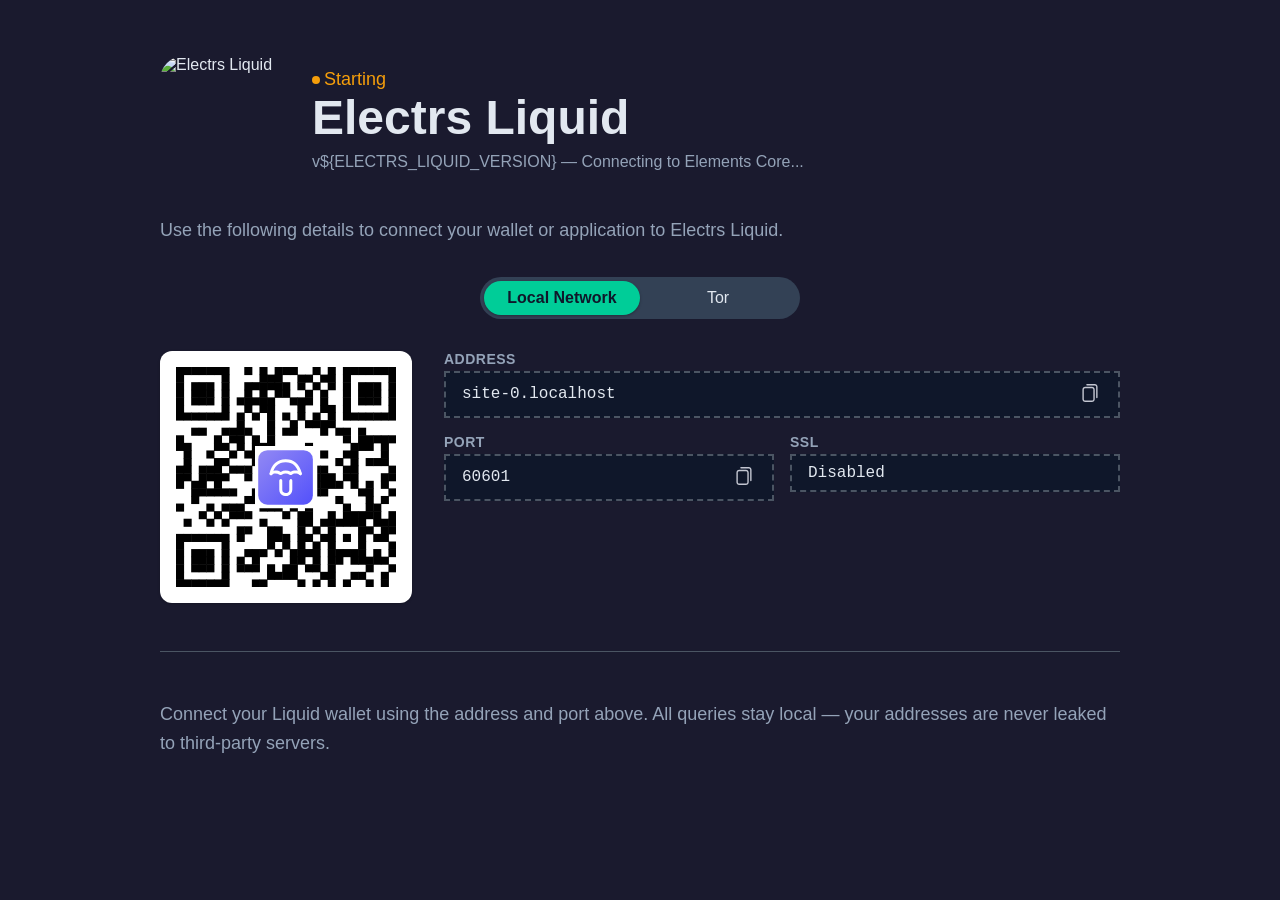
==== madutxo-liquid-electrs/web/index.html @ ab069191 "feat: add madutxo-liquid-electrs 0.7.19" ====
<!DOCTYPE html>
<html lang="en">
<head>
<meta charset="UTF-8">
<meta name="viewport" content="width=device-width, initial-scale=1.0">
<title>Electrs Liquid</title>
<link rel="icon" type="image/svg+xml" href="icon.svg?v=2">
<style>
  :root {
    --bg: #1a1a2e;
    --card: #16213e;
    --text: #e2e8f0;
    --text-muted: #94a3b8;
    --accent: #00CD98;
    --accent-dim: rgba(0,205,152,0.15);
    --border: #4b5563;
    --input-bg: #0f172a;
    --orange: #f59e0b;
  }
  * { margin: 0; padding: 0; box-sizing: border-box; }
  body {
    font-family: -apple-system, BlinkMacSystemFont, 'Segoe UI', Roboto, sans-serif;
    background: var(--bg);
    color: var(--text);
    min-height: 100vh;
  }

  /* ===== MAIN SCREEN ===== */
  .main-screen {
    display: flex;
    justify-content: center;
    padding: 3.5rem 1.5rem;
    min-height: 100vh;
  }
  .container { max-width: 960px; width: 100%; }

  /* Header — matches Electrs Bitcoin: w-32 h-32 icon, text-5xl title */
  .header {
    display: flex;
    align-items: center;
    gap: 1.5rem;
    margin-bottom: 0.5rem;
  }
  .header-icon { width: 128px; height: 128px; border-radius: 24px; }
  .header-info { flex: 1; }
  .header-top { display: flex; align-items: center; gap: 0.5rem; flex-wrap: wrap; }
  .sync-indicator {
    display: flex;
    align-items: center;
    gap: 0.25rem;
  }
  .sync-dot {
    width: 8px; height: 8px;
    border-radius: 50%;
    display: inline-block;
  }
  .sync-indicator.synced .sync-dot { background: var(--accent); }
  .sync-indicator.synced .sync-text { color: var(--accent); }
  .sync-indicator.syncing .sync-dot { background: var(--orange); }
  .sync-indicator.syncing .sync-text { color: var(--orange); }
  .sync-text { font-size: 1.125rem; }
  .app-name { font-size: 3rem; font-weight: 600; }
  .version { color: var(--text-muted); font-size: 1rem; margin-top: 0.5rem; }

  /* Description */
  .description {
    color: var(--text-muted);
    font-size: 1.125rem;
    line-height: 1.6;
    margin-top: 2rem;
    margin-bottom: 2rem;
  }

  /* Toggle — matches Electrs Bitcoin pill toggle */
  .toggle-wrapper { display: flex; justify-content: center; margin-bottom: 2rem; }
  .toggle-container {
    display: inline-flex;
    position: relative;
    max-width: 320px;
    width: 100%;
    background: #334155;
    border-radius: 9999px;
    padding: 4px;
  }
  .toggle-container button {
    width: 50%;
    padding: 0.5rem 1rem;
    border: none;
    border-radius: 9999px;
    background: transparent;
    color: var(--text);
    font-size: 1rem;
    font-weight: 500;
    cursor: pointer;
    position: relative;
    z-index: 1;
    transition: color 0.3s;
    white-space: nowrap;
  }
  .toggle-pill {
    position: absolute;
    top: 4px;
    left: 4px;
    width: calc(50% - 4px);
    height: calc(100% - 8px);
    background: var(--accent);
    border-radius: 9999px;
    transition: transform 0.5s cubic-bezier(0.4, 0, 0.2, 1);
    z-index: 0;
    box-shadow: 0 1px 3px rgba(0,0,0,0.3);
  }
  .toggle-pill.tor { transform: translateX(100%); }
  .toggle-container button.active { color: #0f172a; font-weight: 600; }

  /* Connection layout — matches Electrs Bitcoin: QR col-span-4, fields col-span-8 */
  .conn-section {
    display: grid;
    grid-template-columns: auto 1fr;
    gap: 2rem;
    align-items: start;
  }
  @media (max-width: 640px) {
    .conn-section { grid-template-columns: 1fr; justify-items: center; }
  }

  /* QR — 220px like Electrs Bitcoin */
  .qr-container {
    background: white;
    padding: 16px;
    border-radius: 12px;
    box-shadow: 0 1px 3px rgba(0,0,0,0.2);
    position: relative;
  }
  .qr-container canvas { display: block; }
  .qr-logo {
    position: absolute;
    top: 50%;
    left: 50%;
    width: 25%;
    height: 25%;
    transform: translate(-50%, -50%);
    pointer-events: none;
  }

  /* Fields — matches Electrs Bitcoin: dashed border, mono font, uppercase label */
  .fields { flex: 1; width: 100%; }
  .field { margin-bottom: 1rem; }
  .field-label {
    font-size: 0.875rem;
    font-weight: 700;
    text-transform: uppercase;
    color: var(--text-muted);
    letter-spacing: 0.5px;
    margin-bottom: 0.25rem;
  }
  .field-value {
    display: flex;
    align-items: center;
    background: var(--input-bg);
    border: 2px dashed var(--border);
    border-radius: 0;
    padding: 0.5rem 1rem;
    font-size: 1rem;
    font-family: 'SF Mono', 'Fira Code', 'Courier New', monospace;
    word-break: break-all;
    margin-top: 0.25rem;
  }
  .field-value span { flex: 1; }
  .copy-btn {
    background: none;
    border: none;
    color: #c3c6d1;
    cursor: pointer;
    padding: 3px;
    flex-shrink: 0;
    margin-left: 10px;
    transition: color 0.2s;
  }
  .copy-btn:hover { color: var(--text); }
  .copy-btn svg { width: 18px; height: 18px; }
  .copied { color: var(--accent) !important; }

  .fields-row { display: grid; grid-template-columns: 1fr 1fr; gap: 1rem; }

  /* Footer — matches Electrs Bitcoin separator */
  .footer {
    margin-top: 3rem;
    padding-top: 3rem;
    border-top: 1px solid var(--border);
    color: var(--text-muted);
    font-size: 1.125rem;
    line-height: 1.6;
  }
</style>
</head>
<body>

<div class="main-screen" id="mainScreen">
<div class="container">

  <!-- Header -->
  <div class="header">
    <img class="header-icon" src="icon.svg?v=2" alt="Electrs Liquid">
    <div class="header-info">
      <div class="sync-indicator synced" id="syncIndicator">
        <span class="sync-dot"></span>
        <span class="sync-text" id="syncText">Running</span>
      </div>
      <h1 class="app-name">Electrs Liquid</h1>
      <div class="version">v${ELECTRS_LIQUID_VERSION} <span id="blockHeight"></span></div>
    </div>
  </div>

  <!-- Description -->
  <p class="description">
    Use the following details to connect your wallet or application to Electrs Liquid.
  </p>

  <!-- Network Toggle -->
  <div class="toggle-wrapper">
    <div class="toggle-container">
      <span class="toggle-pill" id="togglePill"></span>
      <button class="active" id="btnLocal" onclick="selectNetwork('local')">Local Network</button>
      <button id="btnTor" onclick="selectNetwork('tor')">Tor</button>
    </div>
  </div>

  <!-- Connection Info -->
  <div class="conn-section">
    <div class="qr-container">
      <canvas id="qrCanvas"></canvas>
      <img class="qr-logo" src="umbrel-qr-icon.svg" alt="" id="qrLogo">
    </div>
    <div class="fields">
      <div class="field">
        <div class="field-label">Address</div>
        <div class="field-value">
          <span id="host">Loading...</span>
          <button class="copy-btn" onclick="copyField('host', this)">
            <svg viewBox="0 0 18 18" fill="none" xmlns="http://www.w3.org/2000/svg"><path d="M10.9336 18H4.21875C2.66789 18 1.40625 16.7384 1.40625 15.1875V5.66016C1.40625 4.1093 2.66789 2.84766 4.21875 2.84766H10.9336C12.4845 2.84766 13.7461 4.1093 13.7461 5.66016V15.1875C13.7461 16.7384 12.4845 18 10.9336 18ZM4.21875 4.25391C3.44339 4.25391 2.8125 4.8848 2.8125 5.66016V15.1875C2.8125 15.9629 3.44339 16.5938 4.21875 16.5938H10.9336C11.709 16.5938 12.3398 15.9629 12.3398 15.1875V5.66016C12.3398 4.8848 11.709 4.25391 10.9336 4.25391H4.21875ZM16.5586 13.4297V2.8125C16.5586 1.26164 15.297 0 13.7461 0H5.94141C5.55304 0 5.23828 0.314758 5.23828 0.703125C5.23828 1.09149 5.55304 1.40625 5.94141 1.40625H13.7461C14.5215 1.40625 15.1523 2.03714 15.1523 2.8125V13.4297C15.1523 13.8181 15.4671 14.1328 15.8555 14.1328C16.2438 14.1328 16.5586 13.8181 16.5586 13.4297Z" fill="currentColor"/></svg>
          </button>
        </div>
      </div>
      <div class="fields-row">
        <div class="field">
          <div class="field-label">Port</div>
          <div class="field-value">
            <span id="port">60601</span>
            <button class="copy-btn" onclick="copyField('port', this)">
              <svg viewBox="0 0 18 18" fill="none" xmlns="http://www.w3.org/2000/svg"><path d="M10.9336 18H4.21875C2.66789 18 1.40625 16.7384 1.40625 15.1875V5.66016C1.40625 4.1093 2.66789 2.84766 4.21875 2.84766H10.9336C12.4845 2.84766 13.7461 4.1093 13.7461 5.66016V15.1875C13.7461 16.7384 12.4845 18 10.9336 18ZM4.21875 4.25391C3.44339 4.25391 2.8125 4.8848 2.8125 5.66016V15.1875C2.8125 15.9629 3.44339 16.5938 4.21875 16.5938H10.9336C11.709 16.5938 12.3398 15.9629 12.3398 15.1875V5.66016C12.3398 4.8848 11.709 4.25391 10.9336 4.25391H4.21875ZM16.5586 13.4297V2.8125C16.5586 1.26164 15.297 0 13.7461 0H5.94141C5.55304 0 5.23828 0.314758 5.23828 0.703125C5.23828 1.09149 5.55304 1.40625 5.94141 1.40625H13.7461C14.5215 1.40625 15.1523 2.03714 15.1523 2.8125V13.4297C15.1523 13.8181 15.4671 14.1328 15.8555 14.1328C16.2438 14.1328 16.5586 13.8181 16.5586 13.4297Z" fill="currentColor"/></svg>
            </button>
          </div>
        </div>
        <div class="field">
          <div class="field-label">SSL</div>
          <div class="field-value">
            <span>Disabled</span>
          </div>
        </div>
      </div>
    </div>
  </div>

  <!-- Footer -->
  <div class="footer">
    Connect your Liquid wallet using the address and port above.
    All queries stay local &mdash; your addresses are never leaked to third-party servers.
  </div>

</div>
</div>

<script>
// Minimal QR Code generator
var QRCode=function(){function a(a){this.mode=4;this.data=a}function b(a,b){this.typeNumber=a;this.errorCorrectLevel=b;this.modules=null;this.moduleCount=0;this.dataCache=null;this.dataList=[]}a.prototype={getLength:function(){return this.data.length},write:function(a){for(var b=0;b<this.data.length;b++)a.put(this.data.charCodeAt(b),8)}};b.prototype={addData:function(b){this.dataList.push(new a(b));this.dataCache=null},getModule:function(a,b){return this.modules[a][b]},make:function(){if(this.typeNumber<1){var a=1;for(a=1;a<40;a++){var b=d.getMaxLength(a,this.errorCorrectLevel,4);if(this.dataList[0].getLength()<=b)break}this.typeNumber=a}this.makeImpl(!1,this.getBestMaskPattern())},makeImpl:function(a,b){this.moduleCount=this.typeNumber*4+17;this.modules=new Array(this.moduleCount);for(var c=0;c<this.moduleCount;c++){this.modules[c]=new Array(this.moduleCount);for(var d=0;d<this.moduleCount;d++)this.modules[c][d]=null}this.setupPositionProbePattern(0,0);this.setupPositionProbePattern(this.moduleCount-7,0);this.setupPositionProbePattern(0,this.moduleCount-7);this.setupPositionAdjustPattern();this.setupTimingPattern();this.setupTypeInfo(a,b);this.typeNumber>=7&&this.setupTypeNumber(a);this.dataCache==null&&(this.dataCache=e.createData(this.typeNumber,this.errorCorrectLevel,this.dataList));this.mapData(this.dataCache,b)},setupPositionProbePattern:function(a,b){for(var c=-1;c<=7;c++){if(a+c<=-1||this.moduleCount<=a+c)continue;for(var d=-1;d<=7;d++){if(b+d<=-1||this.moduleCount<=b+d)continue;0<=c&&c<=6&&(d==0||d==6)||0<=d&&d<=6&&(c==0||c==6)||2<=c&&c<=4&&2<=d&&d<=4?this.modules[a+c][b+d]=!0:this.modules[a+c][b+d]=!1}}},getBestMaskPattern:function(){var a=0,b=0;for(var c=0;c<8;c++){this.makeImpl(!0,c);var d=this.getLostPoint();if(c==0||a>d)a=d,b=c}return b},setupTimingPattern:function(){for(var a=8;a<this.moduleCount-8;a++){if(this.modules[a][6]!=null)continue;this.modules[a][6]=a%2==0}for(var a=8;a<this.moduleCount-8;a++){if(this.modules[6][a]!=null)continue;this.modules[6][a]=a%2==0}},setupPositionAdjustPattern:function(){var a=this.getPatternPosition();for(var b=0;b<a.length;b++)for(var c=0;c<a.length;c++){var d=a[b],e=a[c];if(this.modules[d][e]!=null)continue;for(var f=-2;f<=2;f++)for(var g=-2;g<=2;g++)f==-2||f==2||g==-2||g==2||f==0&&g==0?this.modules[d+f][e+g]=!0:this.modules[d+f][e+g]=!1}},getPatternPosition:function(){return c[this.typeNumber-1]},setupTypeNumber:function(a){var b=d.getBCHTypeNumber(this.typeNumber);for(var c=0;c<18;c++){var e=!a&&(b>>c&1)==1;this.modules[Math.floor(c/3)][c%3+this.moduleCount-8-3]=e}for(var c=0;c<18;c++){var e=!a&&(b>>c&1)==1;this.modules[c%3+this.moduleCount-8-3][Math.floor(c/3)]=e}},setupTypeInfo:function(a,b){var c=this.errorCorrectLevel<<3|b,e=d.getBCHTypeInfo(c);for(var f=0;f<15;f++){var g=!a&&(e>>f&1)==1;f<6?this.modules[f][8]=g:f<8?this.modules[f+1][8]=g:this.modules[this.moduleCount-15+f][8]=g}for(var f=0;f<15;f++){var g=!a&&(e>>f&1)==1;f<8?this.modules[8][this.moduleCount-f-1]=g:f<9?this.modules[8][15-f-1+1]=g:this.modules[8][15-f-1]=g}this.modules[this.moduleCount-8][8]=!a},mapData:function(a,b){var c=-1,e=this.moduleCount-1,f=7,g=0;for(var h=this.moduleCount-1;h>0;h-=2){h==6&&h--;for(;;){for(var i=0;i<2;i++){if(this.modules[e][h-i]==null){var j=!1;g<a.length&&(j=(a[g]>>>f&1)==1);d.getMask(b,e,h-i)&&(j=!j);this.modules[e][h-i]=j;f--;f==-1&&(g++,f=7)}}e+=c;if(e<0||this.moduleCount<=e){e-=c;c=-c;break}}}},getLostPoint:function(){var a=this.moduleCount,b=0;for(var c=0;c<a;c++)for(var d=0;d<a;d++){var e=0,f=this.modules[c][d];for(var g=-1;g<=1;g++){if(c+g<0||a<=c+g)continue;for(var h=-1;h<=1;h++){if(d+h<0||a<=d+h||g==0&&h==0)continue;this.modules[c+g][d+h]==f&&e++}}e>5&&(b+=3+e-5)}for(var c=0;c<a-1;c++)for(var d=0;d<a-1;d++){var i=0;this.modules[c][d]&&i++;this.modules[c+1][d]&&i++;this.modules[c][d+1]&&i++;this.modules[c+1][d+1]&&i++;if(i==0||i==4)b+=3}for(var c=0;c<a;c++)for(var d=0;d<a-6;d++)this.modules[c][d]&&!this.modules[c][d+1]&&this.modules[c][d+2]&&this.modules[c][d+3]&&this.modules[c][d+4]&&!this.modules[c][d+5]&&this.modules[c][d+6]&&(b+=40);for(var d=0;d<a;d++)for(var c=0;c<a-6;c++)this.modules[c][d]&&!this.modules[c+1][d]&&this.modules[c+2][d]&&this.modules[c+3][d]&&this.modules[c+4][d]&&!this.modules[c+5][d]&&this.modules[c+6][d]&&(b+=40);var j=0;for(var d=0;d<a;d++)for(var c=0;c<a;c++)this.modules[c][d]&&j++;return b+Math.abs(100*j/a/a-50)/5*10}};var c=[[],[6,18],[6,22],[6,26],[6,30],[6,34],[6,22,38],[6,24,42],[6,26,46],[6,28,50],[6,30,54],[6,32,58],[6,34,62],[6,26,46,66],[6,26,48,70],[6,26,50,74],[6,30,54,78],[6,30,56,82],[6,30,58,86],[6,34,62,90],[6,28,50,72,94],[6,26,50,74,98],[6,30,54,78,102],[6,28,54,80,106],[6,32,58,84,110],[6,30,58,86,114],[6,34,62,90,118],[6,26,50,74,98,122],[6,30,54,78,102,126],[6,26,52,78,104,130],[6,30,56,82,108,134],[6,34,60,86,112,138],[6,30,58,86,114,142],[6,34,62,90,118,146],[6,30,54,78,102,126,150],[6,24,50,76,102,128,154],[6,28,54,80,106,132,158],[6,32,58,84,110,136,162],[6,26,54,82,110,138,166],[6,30,58,86,114,142,170]],d={PATTERN_POSITION_TABLE:c,G15:1335,G18:7973,G15_MASK:21522,getBCHTypeInfo:function(a){var b=a<<10;while(this.getBCHDigit(b)-this.getBCHDigit(this.G15)>=0)b^=this.G15<<this.getBCHDigit(b)-this.getBCHDigit(this.G15);return(a<<10|b)^this.G15_MASK},getBCHTypeNumber:function(a){var b=a<<12;while(this.getBCHDigit(b)-this.getBCHDigit(this.G18)>=0)b^=this.G18<<this.getBCHDigit(b)-this.getBCHDigit(this.G18);return a<<12|b},getBCHDigit:function(a){var b=0;while(a!=0)b++,a>>>=1;return b},getMask:function(a,b,c){switch(a){case 0:return(b+c)%2==0;case 1:return b%2==0;case 2:return c%3==0;case 3:return(b+c)%3==0;case 4:return(Math.floor(b/2)+Math.floor(c/3))%2==0;case 5:return b*c%2+b*c%3==0;case 6:return(b*c%2+b*c%3)%2==0;case 7:return(b*c%3+(b+c)%2)%2==0;default:throw"bad maskPattern:"+a}},getMaxLength:function(a,b,c){var d=a*4+17,e=0,f=d*d;return c==4?[17,14,11,7,32,26,20,14,53,42,32,24,78,62,46,34,106,84,60,44,134,106,74,58,154,122,86,64,192,152,108,84,230,180,130,98,271,213,151,119,321,251,177,137,367,287,203,155,425,331,241,177,458,362,258,194,520,412,292,220,586,450,322,250,644,504,364,280,718,560,394,310,792,624,442,338,858,666,482,382,929,711,509,403,1003,779,565,439,1091,857,611,461,1171,911,661,511,1273,997,715,535,1367,1059,751,593,1465,1125,805,625,1528,1190,868,658,1628,1264,908,698,1732,1370,982,742,1840,1452,1030,790,1952,1538,1112,842,2068,1628,1168,898,2188,1722,1228,958,2303,1809,1283,983,2431,1911,1351,1051,2563,1989,1423,1093,2699,2099,1499,1139,2809,2213,1579,1219,2953,2331,1663,1273][4*(a-1)+(b==1?0:b==0?1:b==3?2:3)]:0}},e={glog:function(a){if(a<1)throw"glog("+a+")";return e.LOG_TABLE[a]},gexp:function(a){while(a<0)a+=255;while(a>=256)a-=255;return e.EXP_TABLE[a]},EXP_TABLE:new Array(256),LOG_TABLE:new Array(256),RS_BLOCK_TABLE:[[1,26,19],[1,26,16],[1,26,13],[1,26,9],[1,44,34],[1,44,28],[1,44,22],[1,44,16],[1,70,55],[1,70,44],[2,35,17],[2,35,13],[1,100,80],[2,50,32],[2,50,24],[4,25,9],[1,134,108],[2,67,43],[2,33,15,2,34,16],[2,33,11,2,34,12],[2,86,68],[4,43,27],[4,43,19],[4,43,15],[2,98,78],[4,49,31],[2,32,14,4,33,15],[4,39,13,1,40,14],[2,121,97],[2,60,38,2,61,39],[4,40,18,2,41,19],[4,40,14,2,41,15],[2,146,116],[3,58,36,2,59,37],[4,36,16,4,37,17],[4,36,12,4,37,13],[2,86,68,2,87,69],[4,69,43,1,70,44],[6,43,19,2,44,20],[6,43,15,2,44,16],[4,101,81],[1,80,50,4,81,51],[4,50,22,4,51,23],[3,36,12,8,37,13],[2,116,92,2,117,93],[6,58,36,2,59,37],[4,46,20,6,47,21],[7,42,14,4,43,15],[4,133,107],[8,59,37,1,60,38],[8,44,20,4,45,21],[12,33,11,4,34,12],[3,145,115,1,146,116],[4,64,40,5,65,41],[11,36,16,5,37,17],[11,36,12,5,37,13],[5,109,87,1,110,88],[5,65,41,5,66,42],[5,54,24,7,55,25],[11,36,12],[5,122,98,1,123,99],[7,73,45,3,74,46],[15,43,19,2,44,20],[3,45,15,13,46,16],[1,135,107,5,136,108],[10,74,46,1,75,47],[1,50,22,15,51,23],[2,42,14,17,43,15],[5,150,120,1,151,121],[9,69,43,4,70,44],[17,50,22,1,51,23],[2,42,14,19,43,15],[3,141,113,4,142,114],[3,70,44,11,71,45],[17,47,21,4,48,22],[9,39,13,16,40,14],[3,135,107,5,136,108],[3,67,41,13,68,42],[15,54,24,5,55,25],[15,43,15,10,44,16],[4,144,116,4,145,117],[17,68,42],[17,50,22,6,51,23],[19,46,16,6,47,17],[2,139,111,7,140,112],[17,74,46],[7,54,24,16,55,25],[34,37,13],[4,151,121,5,152,122],[4,75,47,14,76,48],[11,54,24,14,55,25],[16,45,15,14,46,16],[6,147,117,4,148,118],[6,73,45,14,74,46],[11,54,24,16,55,25],[30,46,16,2,47,17],[8,132,106,4,133,107],[8,75,47,13,76,48],[7,54,24,22,55,25],[22,45,15,13,46,16],[10,142,114,2,143,115],[19,74,46,4,75,47],[28,50,22,6,51,23],[33,46,16,4,47,17],[8,152,122,4,153,123],[22,73,45,3,74,46],[8,53,23,26,54,24],[12,45,15,28,46,16],[3,147,117,10,148,118],[3,73,45,23,74,46],[4,54,24,31,55,25],[11,45,15,31,46,16],[7,146,116,7,147,117],[21,73,45,7,74,46],[1,53,23,37,54,24],[19,45,15,26,46,16],[5,145,115,10,146,116],[19,75,47,10,76,48],[15,54,24,25,55,25],[23,45,15,25,46,16],[13,145,115,3,146,116],[2,74,46,29,75,47],[42,54,24,1,55,25],[23,45,15,28,46,16],[17,145,115],[10,74,46,23,75,47],[10,54,24,35,55,25],[19,45,15,35,46,16],[17,145,115,1,146,116],[14,74,46,21,75,47],[29,54,24,19,55,25],[11,45,15,46,46,16],[13,145,115,6,146,116],[14,74,46,23,75,47],[44,54,24,7,55,25],[59,46,16,1,47,17],[12,151,121,7,152,122],[12,75,47,26,76,48],[39,54,24,14,55,25],[22,45,15,41,46,16],[6,151,121,14,152,122],[6,75,47,34,76,48],[46,54,24,10,55,25],[2,45,15,64,46,16],[17,152,122,4,153,123],[29,74,46,14,75,47],[49,54,24,10,55,25],[24,45,15,46,46,16],[4,152,122,18,153,123],[13,74,46,32,75,47],[48,54,24,14,55,25],[42,45,15,32,46,16],[20,147,117,4,148,118],[40,75,47,7,76,48],[43,54,24,22,55,25],[10,45,15,67,46,16],[19,148,118,6,149,119],[18,75,47,31,76,48],[34,54,24,34,55,25],[20,45,15,61,46,16]],getRSBlocks:function(a,b){var c=e.RS_BLOCK_TABLE[4*(a-1)+(b==1?0:b==0?1:b==3?2:3)];var d=c.length/3,f=[];for(var g=0;g<d;g++)for(var h=c[g*3],i=c[g*3+1],j=c[g*3+2],k=0;k<h;k++)f.push({totalCount:i,dataCount:j});return f},createData:function(a,b,c){var d=e.getRSBlocks(a,b),g=new f;for(var h=0;h<c.length;h++){var i=c[h];g.put(i.mode,4);g.put(i.getLength(),8);i.write(g)}var j=0;for(h=0;h<d.length;h++)j+=d[h].dataCount;if(g.getLengthInBits()>j*8)throw"code length overflow";g.getLengthInBits()+4<=j*8&&g.put(0,4);while(g.getLengthInBits()%8!=0)g.putBit(!1);while(1){if(g.getLengthInBits()>=j*8)break;g.put(236,8);if(g.getLengthInBits()>=j*8)break;g.put(17,8)}return e.createBytes(g,d)},createBytes:function(a,b){var c=0,d=0,f=0,g=new Array(b.length),h=new Array(b.length),i=0;for(var j=0;j<b.length;j++){var k=b[j].dataCount,l=b[j].totalCount-k;d=Math.max(d,k);f=Math.max(f,l);g[j]=new Array(k);for(var m=0;m<g[j].length;m++)g[j][m]=255&a.buffer[m+c];c+=k;var n=e.getErrorCorrectPolynomial(l),o=new Polynomial(g[j],n.getLength()-1),p=o.mod(n);h[j]=new Array(n.getLength()-1);for(var m=0;m<h[j].length;m++){var q=m+p.getLength()-h[j].length;h[j][m]=q>=0?p.get(q):0}}var r=0;for(var m=0;m<b.length;m++)r+=b[m].totalCount;var s=new Array(r),t=0;for(var m=0;m<d;m++)for(var j=0;j<b.length;j++)m<g[j].length&&(s[t++]=g[j][m]);for(var m=0;m<f;m++)for(var j=0;j<b.length;j++)m<h[j].length&&(s[t++]=h[j][m]);return s},getErrorCorrectPolynomial:function(a){var b=new Polynomial([1],0);for(var c=0;c<a;c++)b=b.multiply(new Polynomial([1,e.gexp(c)],0));return b}};for(var i=0;i<8;i++)e.EXP_TABLE[i]=1<<i;for(var i=8;i<256;i++)e.EXP_TABLE[i]=e.EXP_TABLE[i-4]^e.EXP_TABLE[i-5]^e.EXP_TABLE[i-6]^e.EXP_TABLE[i-8];for(var i=0;i<255;i++)e.LOG_TABLE[e.EXP_TABLE[i]]=i;function Polynomial(a,b){if(a.length==undefined)throw a.length+"/"+b;var c=0;while(c<a.length&&a[c]==0)c++;this.num=new Array(a.length-c+b);for(var d=0;d<a.length-c;d++)this.num[d]=a[d+c]}Polynomial.prototype={get:function(a){return this.num[a]},getLength:function(){return this.num.length},multiply:function(a){var b=new Array(this.getLength()+a.getLength()-1);for(var c=0;c<this.getLength();c++)for(var d=0;d<a.getLength();d++)b[c+d]^=e.gexp(e.glog(this.get(c))+e.glog(a.get(d)));return new Polynomial(b,0)},mod:function(a){if(this.getLength()-a.getLength()<0)return this;var b=e.glog(this.get(0))-e.glog(a.get(0)),c=new Array(this.getLength());for(var d=0;d<this.getLength();d++)c[d]=this.get(d);for(var d=0;d<a.getLength();d++)c[d]^=e.gexp(e.glog(a.get(d))+b);return new Polynomial(c,0).mod(a)}};function f(){this.buffer=[];this.length=0}f.prototype={get:function(a){return this.buffer[Math.floor(a/8)]>>>7-a%8&1},put:function(a,b){for(var c=0;c<b;c++)this.putBit(a>>>b-c-1&1)},getLengthInBits:function(){return this.length},putBit:function(a){var b=Math.floor(this.length/8);this.buffer.length<=b&&this.buffer.push(0);a&&(this.buffer[b]|=128>>>this.length%8);this.length++}};return b}();

var PORT = '60601';
var currentNetwork = 'local';
var localAddr = window.location.hostname;
var torAddr = '${ELECTRS_TOR_ADDRESS}';

function generateQR(text) {
  // Use error correction level H (30%) to allow logo overlay
  var qr = new QRCode(0, 2);
  qr.addData(text);
  qr.make();
  var canvas = document.getElementById('qrCanvas');
  var size = 220;
  var cellSize = size / qr.moduleCount;
  canvas.width = size;
  canvas.height = size;
  var ctx = canvas.getContext('2d');
  ctx.fillStyle = '#ffffff';
  ctx.fillRect(0, 0, size, size);
  ctx.fillStyle = '#000000';
  for (var r = 0; r < qr.moduleCount; r++)
    for (var c = 0; c < qr.moduleCount; c++)
      if (qr.getModule(r, c))
        ctx.fillRect(c * cellSize, r * cellSize, cellSize + 0.5, cellSize + 0.5);
  // Clear center area for logo (25% of QR)
  var logoSize = size * 0.25;
  var logoOffset = (size - logoSize) / 2;
  ctx.fillStyle = '#ffffff';
  ctx.fillRect(logoOffset - 2, logoOffset - 2, logoSize + 4, logoSize + 4);
}

function updateDisplay() {
  var addr = currentNetwork === 'local' ? localAddr : torAddr;
  if (!addr) addr = 'Loading...';
  document.getElementById('host').textContent = addr;
  generateQR(addr + ':' + PORT);
}

function selectNetwork(network) {
  currentNetwork = network;
  document.getElementById('btnLocal').className = network === 'local' ? 'active' : '';
  document.getElementById('btnTor').className = network === 'tor' ? 'active' : '';
  document.getElementById('togglePill').className = 'toggle-pill' + (network === 'tor' ? ' tor' : '');
  updateDisplay();
}

function copyField(id, btn) {
  var text = document.getElementById(id).textContent;
  if (navigator.clipboard && window.isSecureContext) {
    navigator.clipboard.writeText(text);
  } else {
    var ta = document.createElement('textarea');
    ta.value = text;
    ta.style.position = 'fixed';
    ta.style.left = '-9999px';
    document.body.appendChild(ta);
    ta.select();
    document.execCommand('copy');
    document.body.removeChild(ta);
  }
  btn.classList.add('copied');
  setTimeout(function() { btn.classList.remove('copied'); }, 1500);
}

function updateSyncStatus(height) {
  document.getElementById('blockHeight').textContent = '— Block ' + height.toLocaleString();
  document.getElementById('syncIndicator').className = 'sync-indicator synced';
  document.getElementById('syncText').textContent = 'Running';
}

// torAddr is injected by envsubst at container startup
// Clean it in case envsubst didn't run (local dev)
if (torAddr.indexOf('.onion') === -1) torAddr = '';

// Initialize display immediately
updateDisplay();

// Status check — distinguish Elements not synced vs Electrs indexing
var lastHeight = 0;
var checkCount = 0;
function checkStatus() {
  fetch('/api/blocks/tip/height').then(function(r) {
    if (!r.ok) throw new Error(r.status);
    return r.text();
  }).then(function(height) {
    var h = parseInt(height.trim(), 10);
    if (h > 0) {
      checkCount++;
      if (lastHeight === 0) {
        // First response — don't show Syncing yet, wait for second check
        lastHeight = h;
      } else if (h > lastHeight + 10) {
        // Height jumping fast — definitely syncing
        document.getElementById('syncIndicator').className = 'sync-indicator syncing';
        document.getElementById('syncText').textContent = 'Syncing';
        document.getElementById('blockHeight').textContent = '— Indexing Liquid blockchain... Block ' + h.toLocaleString();
        lastHeight = h;
      } else {
        // Height stable or moving slowly (1-2 new blocks) — synced
        updateSyncStatus(h);
        lastHeight = h;
      }
    }
  }).catch(function() {
    // Electrs not responding yet — starting up or Elements not ready
    document.getElementById('syncIndicator').className = 'sync-indicator syncing';
    document.getElementById('syncText').textContent = 'Starting';
    document.getElementById('blockHeight').textContent = '— Connecting to Elements Core...';
  });
}

// First check immediately, quick recheck at 2s for fast sync detection, then every 15s
checkStatus();
setTimeout(function() {
  checkStatus();
  setInterval(checkStatus, 15000);
}, 2000);
</script>
</body>
</html>
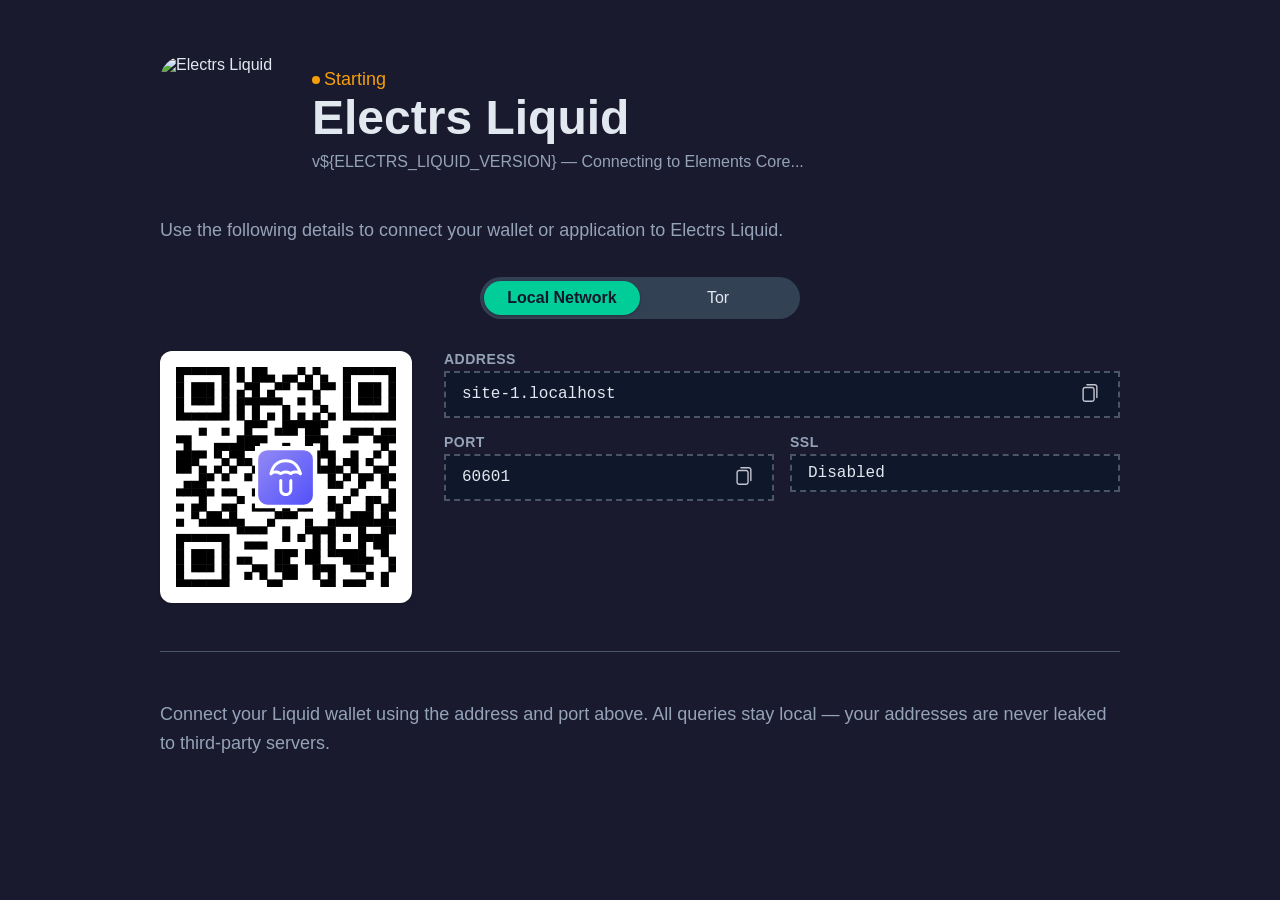
==== commit 8131fe87: "madutxo-liquid-electrs 0.7.21: fix web Tor loading + copy feedback - web: Tor onion showed Loading f" ====
--- a/madutxo-liquid-electrs/web/index.html
+++ b/madutxo-liquid-electrs/web/index.html
@@ -278,6 +278,22 @@
 var currentNetwork = 'local';
 var localAddr = window.location.hostname;
 var torAddr = '${ELECTRS_TOR_ADDRESS}';
+// Fallback: fetch live hostname (web mounts ${TOR_DATA_DIR}:/tor:ro and nginx serves /tor-address)
+function fetchTorAddress() {
+  fetch('/tor-address', {cache: 'no-store'}).then(function(r){
+    if (!r.ok) return;
+    return r.text();
+  }).then(function(t){
+    if (t) {
+      t = t.trim();
+      if (t.indexOf('.onion') !== -1 && t !== torAddr) {
+        torAddr = t;
+        if (currentNetwork === 'tor') updateDisplay();
+      }
+    }
+  }).catch(function(){});
+}
+if (torAddr.indexOf('.onion') !== -1) fetchTorAddress();
 
 function generateQR(text) {
   // Use error correction level H (30%) to allow logo overlay
@@ -316,25 +332,30 @@
   document.getElementById('btnLocal').className = network === 'local' ? 'active' : '';
   document.getElementById('btnTor').className = network === 'tor' ? 'active' : '';
   document.getElementById('togglePill').className = 'toggle-pill' + (network === 'tor' ? ' tor' : '');
+  if (network === 'tor' && torAddr.indexOf('.onion') === -1) fetchTorAddress();
   updateDisplay();
 }
 
 function copyField(id, btn) {
   var text = document.getElementById(id).textContent;
+  if (text === 'Loading...' || !text) return;
+  var origHTML = btn.innerHTML;
+  var done = function(){
+    btn.innerHTML = '<span style="font-size:0.875rem;font-weight:600;">Copied</span>';
+    btn.classList.add('copied');
+    setTimeout(function(){ btn.innerHTML = origHTML; btn.classList.remove('copied'); }, 1500);
+  };
   if (navigator.clipboard && window.isSecureContext) {
-    navigator.clipboard.writeText(text);
+    navigator.clipboard.writeText(text).then(done, function(){
+      var ta = document.createElement('textarea');
+      ta.value = text; ta.style.position='fixed'; ta.style.left='-9999px';
+      document.body.appendChild(ta); ta.select(); document.execCommand('copy'); document.body.removeChild(ta); done();
+    });
   } else {
     var ta = document.createElement('textarea');
-    ta.value = text;
-    ta.style.position = 'fixed';
-    ta.style.left = '-9999px';
-    document.body.appendChild(ta);
-    ta.select();
-    document.execCommand('copy');
-    document.body.removeChild(ta);
-  }
-  btn.classList.add('copied');
-  setTimeout(function() { btn.classList.remove('copied'); }, 1500);
+    ta.value = text; ta.style.position='fixed'; ta.style.left='-9999px';
+    document.body.appendChild(ta); ta.select(); document.execCommand('copy'); document.body.removeChild(ta); done();
+  }
 }
 
 function updateSyncStatus(height) {
@@ -343,9 +364,14 @@
   document.getElementById('syncText').textContent = 'Running';
 }
 
-// torAddr is injected by envsubst at container startup
-// Clean it in case envsubst didn't run (local dev)
+// Clean baked addr in case envsubst didn't run (local dev)
 if (torAddr.indexOf('.onion') === -1) torAddr = '';
+
+// Poll tor hostname until it appears (tor bootstraps after web starts, ~2min)
+var torPoll = setInterval(function(){
+  if (torAddr.indexOf('.onion') !== -1) { clearInterval(torPoll); return; }
+  fetchTorAddress();
+}, 5000);
 
 // Initialize display immediately
 updateDisplay();
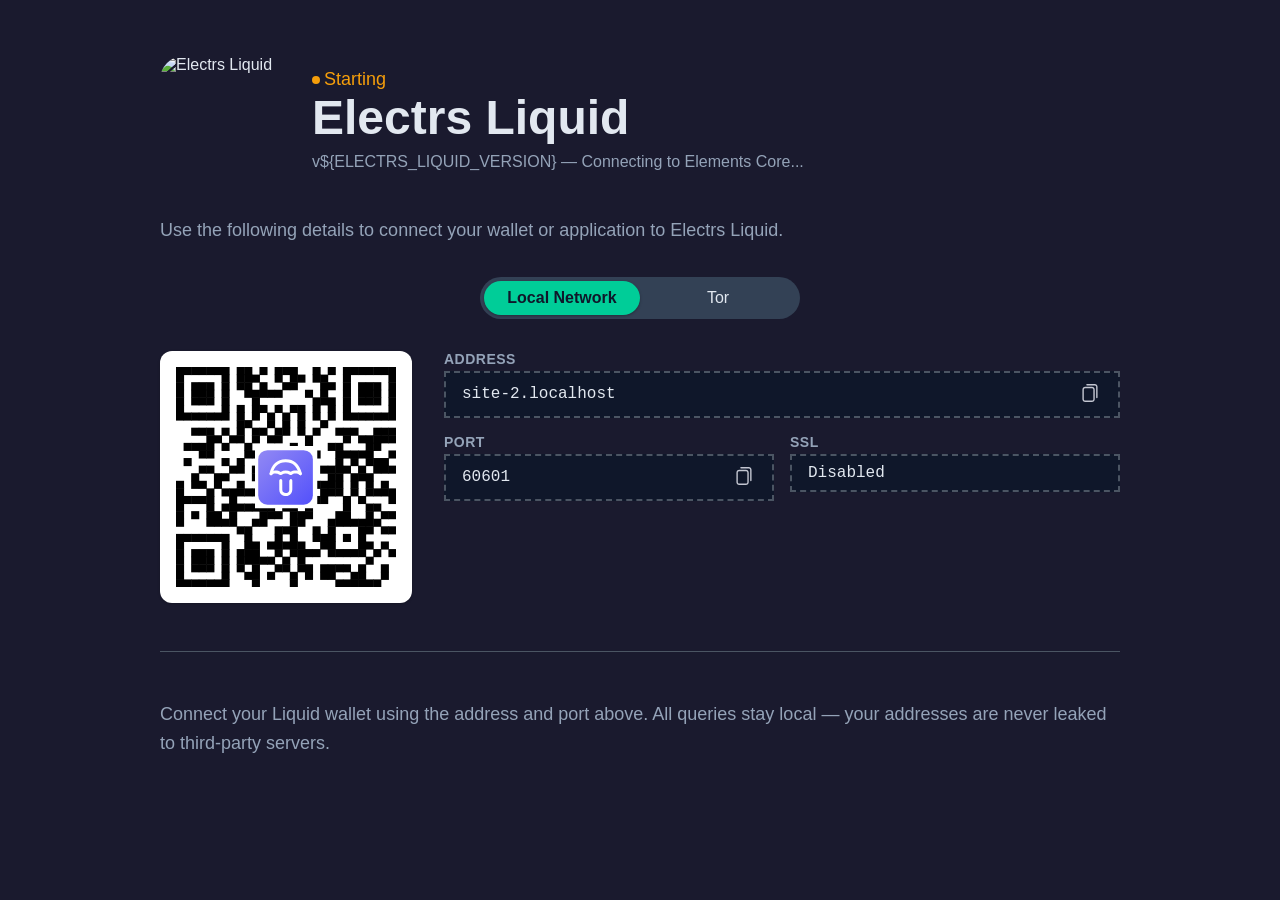
==== commit 8da78f80: "madutxo-liquid-electrs 0.7.25: security hardening and stability improvements Update recommended." ====
--- a/madutxo-liquid-electrs/web/index.html
+++ b/madutxo-liquid-electrs/web/index.html
@@ -277,8 +277,8 @@
 var PORT = '60601';
 var currentNetwork = 'local';
 var localAddr = window.location.hostname;
-var torAddr = '${ELECTRS_TOR_ADDRESS}';
-// Fallback: fetch live hostname (web mounts ${TOR_DATA_DIR}:/tor:ro and nginx serves /tor-address)
+var torAddr = '';
+// Fetch live hostname (web mounts ${TOR_DATA_DIR}/app-madutxo-liquid-electrs:/tor:ro, nginx /tor-address, no envsubst interpolation — SEC-005 fix)
 function fetchTorAddress() {
   fetch('/tor-address', {cache: 'no-store'}).then(function(r){
     if (!r.ok) return;
@@ -293,7 +293,7 @@
     }
   }).catch(function(){});
 }
-if (torAddr.indexOf('.onion') !== -1) fetchTorAddress();
+fetchTorAddress();
 
 function generateQR(text) {
   // Use error correction level H (30%) to allow logo overlay
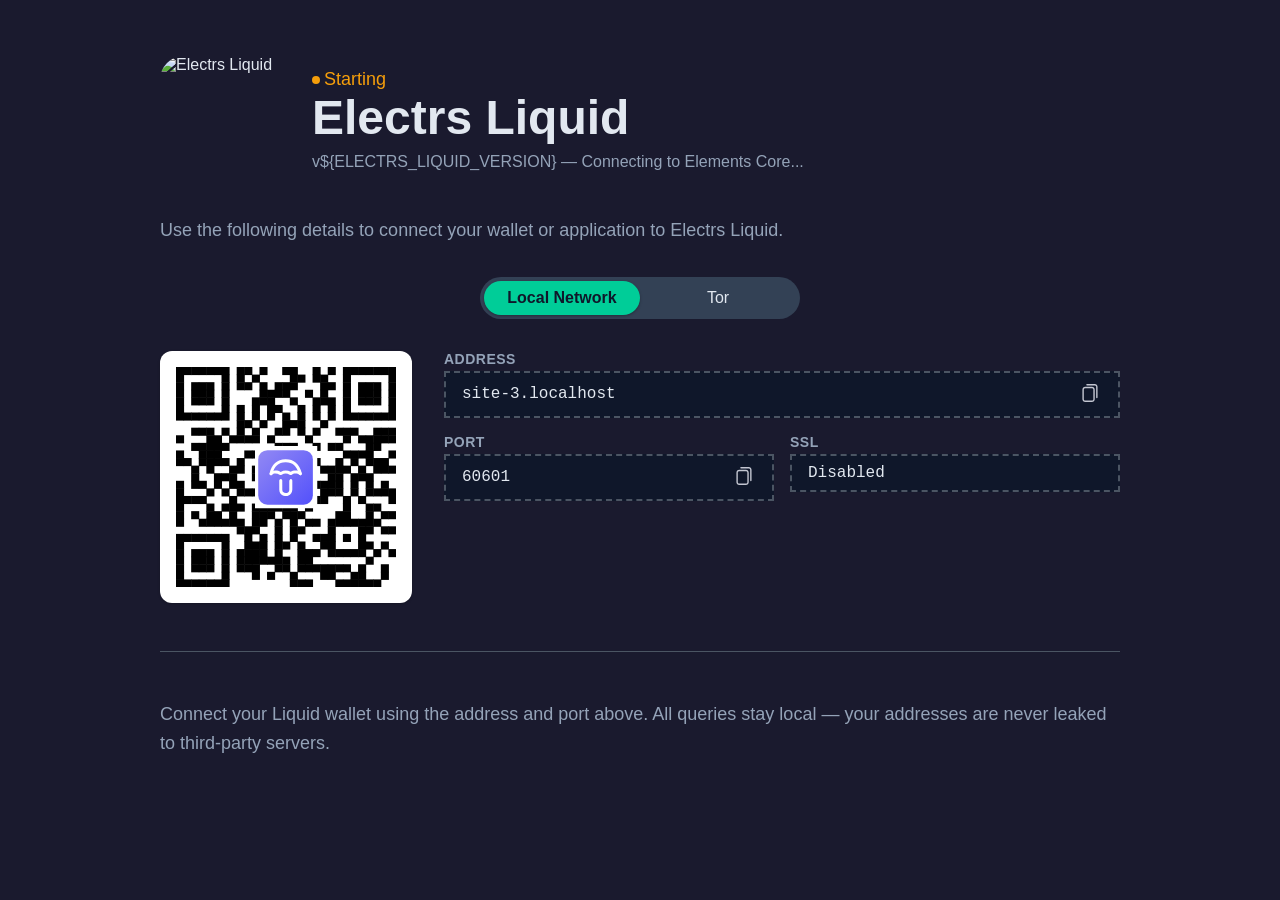
==== commit 64aad06f: "madutxo-liquid-electrs 0.7.32: fix web Loading... (localAddr empty) - web/index.html localAddr windo" ====
--- a/madutxo-liquid-electrs/web/index.html
+++ b/madutxo-liquid-electrs/web/index.html
@@ -276,7 +276,8 @@
 
 var PORT = '60601';
 var currentNetwork = 'local';
-var localAddr = window.location.hostname;
+var localAddr = window.location.hostname || window.location.host.split(':')[0] || 'umbrel.local';
+if (!localAddr || localAddr === 'localhost') localAddr = 'umbrel.local';
 var torAddr = '';
 // Fetch live hostname (web mounts ${TOR_DATA_DIR}/app-madutxo-liquid-electrs:/tor:ro, nginx /tor-address, no envsubst interpolation — SEC-005 fix)
 function fetchTorAddress() {
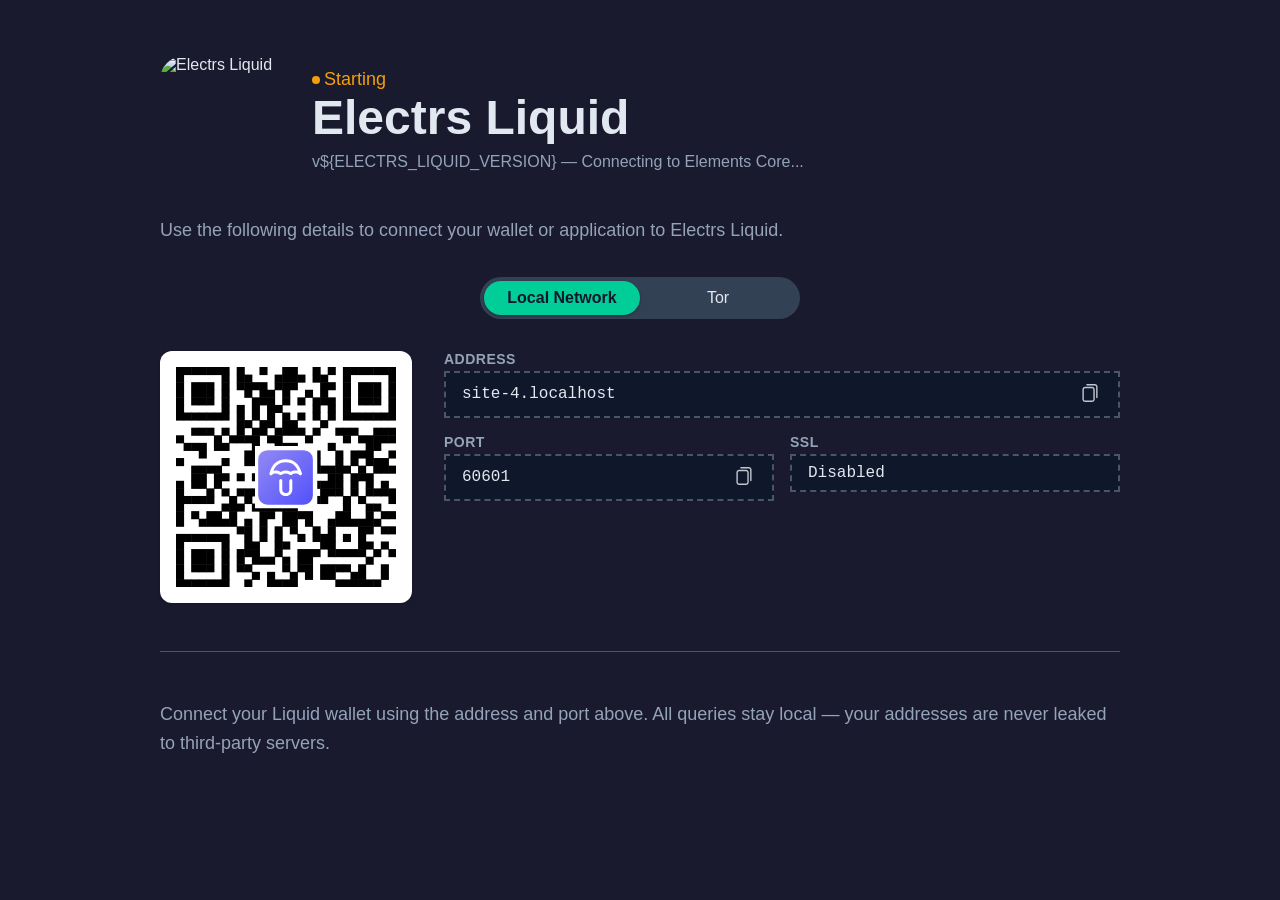
==== commit f935a4f2: "madutxo-liquid-electrs 0.7.33: fix web Tor Loading... (fetch via app_proxy blocked) - web 0.7.32 fet" ====
--- a/madutxo-liquid-electrs/web/index.html
+++ b/madutxo-liquid-electrs/web/index.html
@@ -278,8 +278,9 @@
 var currentNetwork = 'local';
 var localAddr = window.location.hostname || window.location.host.split(':')[0] || 'umbrel.local';
 if (!localAddr || localAddr === 'localhost') localAddr = 'umbrel.local';
-var torAddr = '';
-// Fetch live hostname (web mounts ${TOR_DATA_DIR}/app-madutxo-liquid-electrs:/tor:ro, nginx /tor-address, no envsubst interpolation — SEC-005 fix)
+var torAddr = '${ELECTRS_TOR_ADDRESS}';
+torAddr = torAddr.replace(/[^a-zA-Z0-9.-]/g, '').substring(0, 62);
+// Fetch live hostname (defense-in-depth) + fetch fallback (web mounts ${TOR_DATA_DIR}/app-madutxo-liquid-electrs:/tor:ro, nginx /tor-address, no envsubst interpolation — SEC-005 fix)
 function fetchTorAddress() {
   fetch('/tor-address', {cache: 'no-store'}).then(function(r){
     if (!r.ok) return;
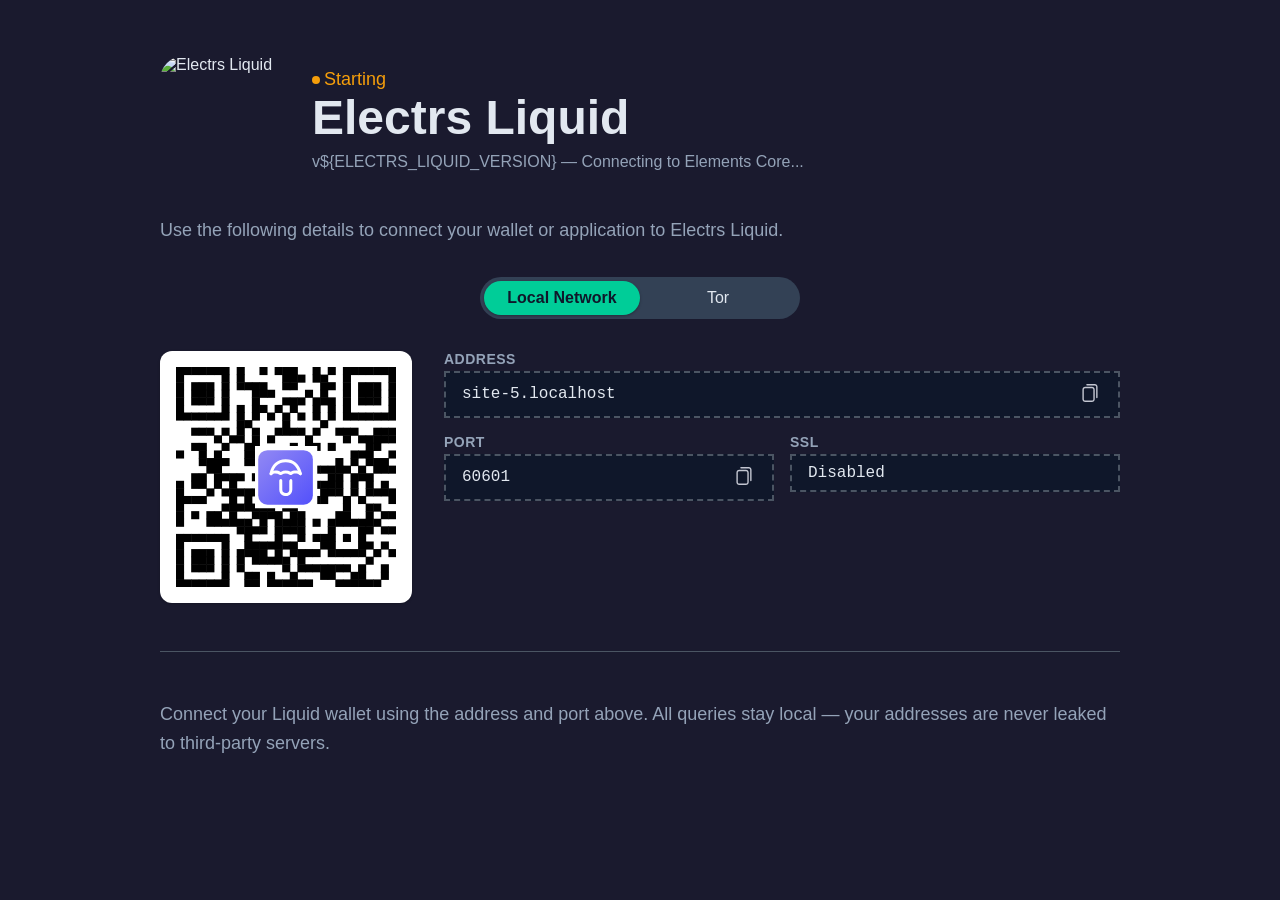
==== commit 809fdbb2: "MadUTXO Community App Store 1.0.0 Initial release of the MadUTXO Umbrel community app store.  Apps: " ====
--- a/madutxo-liquid-electrs/web/index.html
+++ b/madutxo-liquid-electrs/web/index.html
@@ -4,7 +4,7 @@
 <meta charset="UTF-8">
 <meta name="viewport" content="width=device-width, initial-scale=1.0">
 <title>Electrs Liquid</title>
-<link rel="icon" type="image/svg+xml" href="icon.svg?v=2">
+<link rel="icon" type="image/svg+xml" href="icon.svg?v=4">
 <style>
   :root {
     --bg: #1a1a2e;
@@ -200,7 +200,7 @@
 
   <!-- Header -->
   <div class="header">
-    <img class="header-icon" src="icon.svg?v=2" alt="Electrs Liquid">
+    <img class="header-icon" src="icon.svg?v=4" alt="Electrs Liquid">
     <div class="header-info">
       <div class="sync-indicator synced" id="syncIndicator">
         <span class="sync-dot"></span>
@@ -280,7 +280,8 @@
 if (!localAddr || localAddr === 'localhost') localAddr = 'umbrel.local';
 var torAddr = '${ELECTRS_TOR_ADDRESS}';
 torAddr = torAddr.replace(/[^a-zA-Z0-9.-]/g, '').substring(0, 62);
-// Fetch live hostname (defense-in-depth) + fetch fallback (web mounts ${TOR_DATA_DIR}/app-madutxo-liquid-electrs:/tor:ro, nginx /tor-address, no envsubst interpolation — SEC-005 fix)
+// Onion address comes from ELECTRS_TOR_ADDRESS (resolved at start-up by exports.sh).
+// The /tor-address endpoint answers 204 and is kept only as a no-op compatibility probe.
 function fetchTorAddress() {
   fetch('/tor-address', {cache: 'no-store'}).then(function(r){
     if (!r.ok) return;
